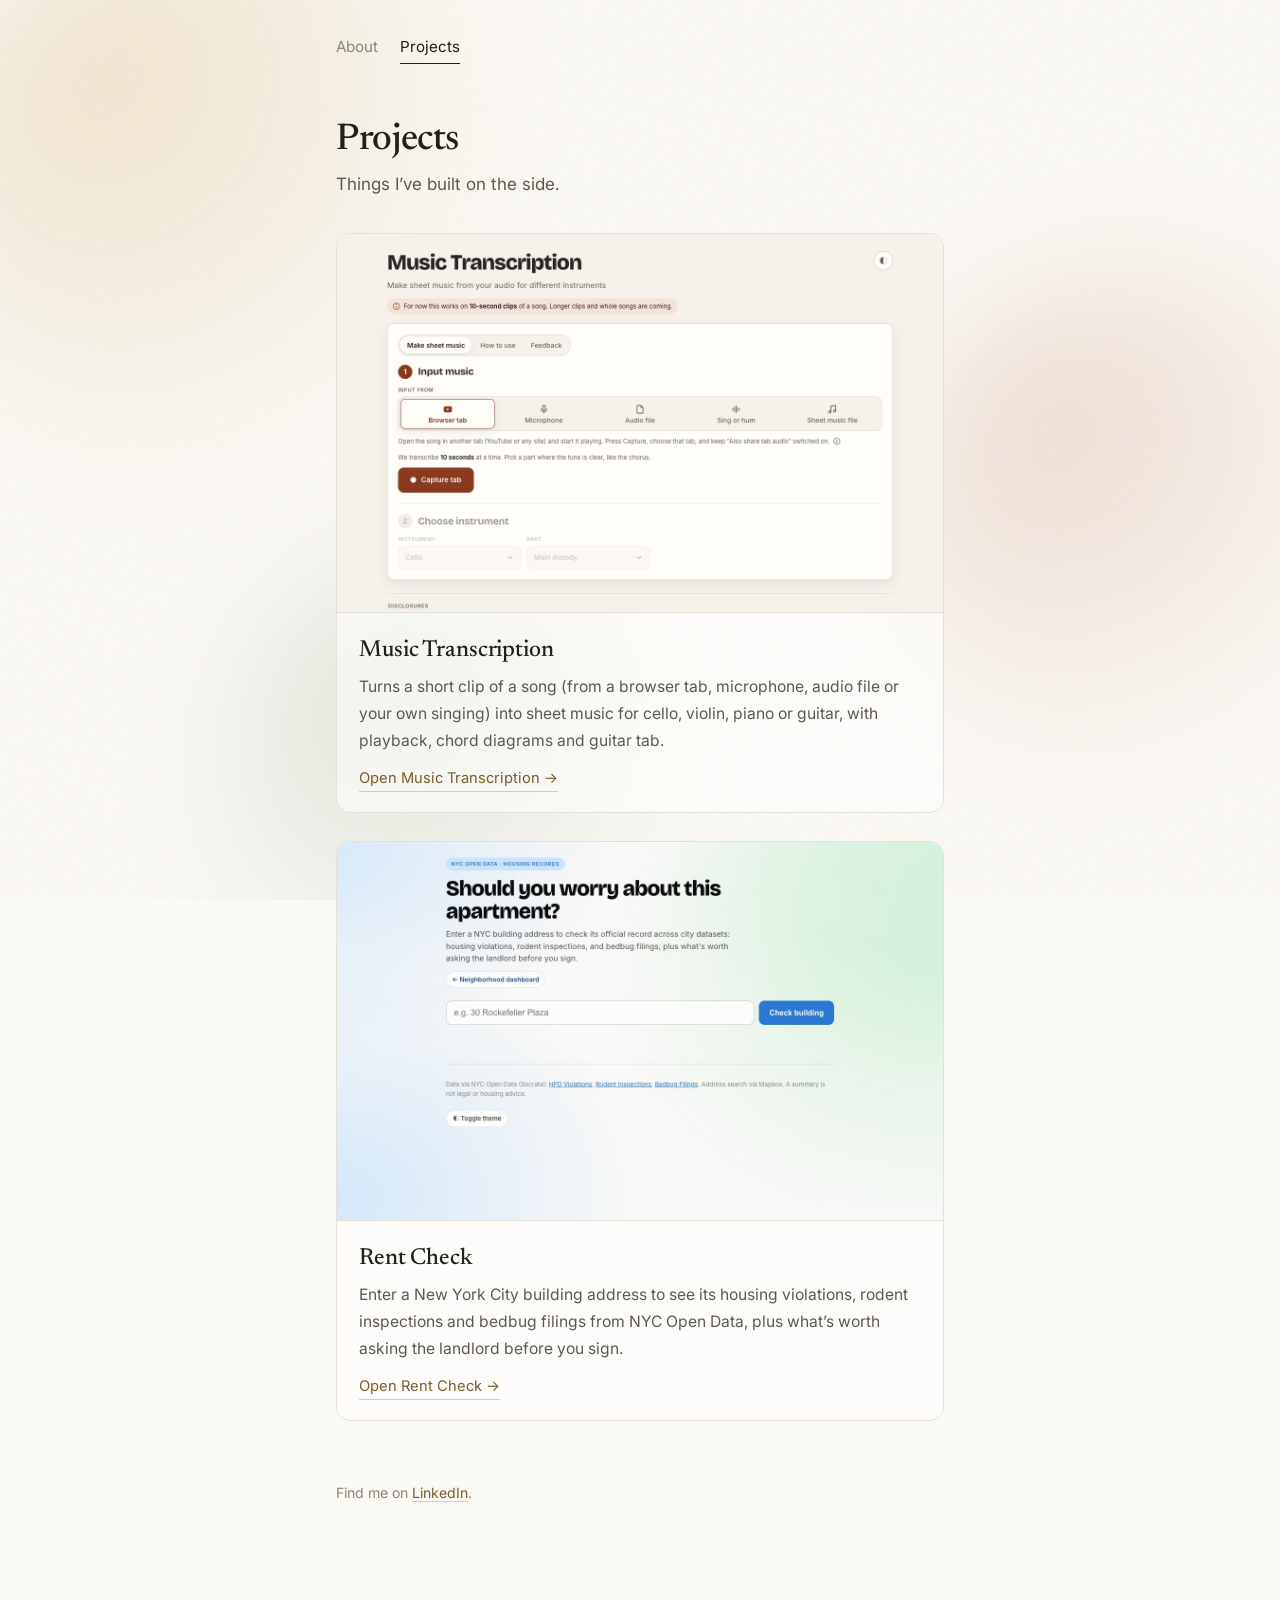
==== projects.html @ 6ca5de84 "About/Projects tabs, project cards with screenshots, new headshot Co-Authored-By: Claude Opus 5.5 <n" ====
<!DOCTYPE html>
<html lang="en">
<head>
<meta charset="UTF-8" />
<meta name="viewport" content="width=device-width, initial-scale=1.0" />
<title>Projects · Ramya Rao</title>
<meta name="description" content="Projects by Ramya Rao: Music Transcription and Rent Check." />
<link rel="preconnect" href="https://fonts.googleapis.com" />
<link rel="preconnect" href="https://fonts.gstatic.com" crossorigin />
<link href="https://fonts.googleapis.com/css2?family=Newsreader:ital,opsz,wght@0,6..72,400;0,6..72,500;1,6..72,400&family=Inter:wght@400;500&display=swap" rel="stylesheet" />
<link rel="stylesheet" href="site.css" />
</head>
<body>

<div class="bg" aria-hidden="true">
  <div class="orb o1"></div>
  <div class="orb o2"></div>
  <div class="orb o3"></div>
</div>

<div class="page">

  <nav class="site-nav" aria-label="Site">
    <a href="./">About</a>
    <a href="projects.html" aria-current="page">Projects</a>
  </nav>

  <h1 class="page-title">Projects</h1>
  <p class="page-intro">Things I&rsquo;ve built on the side.</p>

  <div class="projects">
    <a class="project-card" href="https://music-transcription-phi.vercel.app">
      <img src="projects/mt.jpg" alt="Music Transcription: choose where the music comes from, capture ten seconds, and pick an instrument" loading="lazy" />
      <div class="body">
        <h3>Music Transcription</h3>
        <p>Turns a short clip of a song (from a browser tab, microphone, audio file or your own singing) into sheet music for cello, violin, piano or guitar, with playback, chord diagrams and guitar tab.</p>
        <span class="open">Open Music Transcription &rarr;</span>
      </div>
    </a>

    <a class="project-card" href="https://nyc-311-push-9aum.vercel.app/building.html">
      <img src="projects/rc.jpg" alt="Rent Check: enter a New York City building address to check its record" loading="lazy" />
      <div class="body">
        <h3>Rent Check</h3>
        <p>Enter a New York City building address to see its housing violations, rodent inspections and bedbug filings from NYC Open Data, plus what&rsquo;s worth asking the landlord before you sign.</p>
        <span class="open">Open Rent Check &rarr;</span>
      </div>
    </a>
  </div>

  <footer>
    Find me on <a href="https://www.linkedin.com/in/ramya-rao-50b965108">LinkedIn</a>.
  </footer>

</div>
</body>
</html>
---- site.css ----
:root {
    --paper: #fbf9f4;
    --ink: #21201c;
    --soft: #5c594f;
    --faint: #8a8678;
    --rule: #e4e0d6;
    --link: #7a5c2e;
  }
  * { box-sizing: border-box; }
  html { -webkit-text-size-adjust: 100%; }
  body {
    margin: 0;
    background: var(--paper);
    color: var(--ink);
    font-family: 'Inter', -apple-system, BlinkMacSystemFont, sans-serif;
    font-size: 17px;
    line-height: 1.7;
  }
  .page { max-width: 660px; margin: 0 auto; padding: 0 26px 110px; position: relative; z-index: 1; }

  /* Ambient background: slow-drifting gradient orbs in the warm palette */
  .bg { position: fixed; inset: 0; z-index: 0; overflow: hidden; pointer-events: none; }
  .bg .orb {
    position: absolute; border-radius: 50%;
    filter: blur(60px); opacity: 0.55;
    mix-blend-mode: multiply;
    will-change: transform;
  }
  .bg .o1 {
    width: 46vw; height: 46vw; top: -8vw; left: -6vw;
    background: radial-gradient(circle at 30% 30%, rgba(213,176,110,0.55), rgba(213,176,110,0) 70%);
    animation: drift1 26s ease-in-out infinite alternate;
  }
  .bg .o2 {
    width: 40vw; height: 40vw; top: 30vh; right: -10vw;
    background: radial-gradient(circle at 30% 30%, rgba(199,131,104,0.45), rgba(199,131,104,0) 70%);
    animation: drift2 32s ease-in-out infinite alternate;
  }
  .bg .o3 {
    width: 38vw; height: 38vw; bottom: -10vw; left: 18vw;
    background: radial-gradient(circle at 30% 30%, rgba(140,158,132,0.40), rgba(140,158,132,0) 70%);
    animation: drift3 38s ease-in-out infinite alternate;
  }
  /* fine grain to keep the gradients from looking flat/banded */
  .bg::after {
    content: ''; position: absolute; inset: 0; opacity: 0.04;
    background-image: url("data:image/svg+xml,%3Csvg xmlns='http://www.w3.org/2000/svg' width='160' height='160'%3E%3Cfilter id='n'%3E%3CfeTurbulence type='fractalNoise' baseFrequency='0.9' numOctaves='2'/%3E%3C/filter%3E%3Crect width='100%25' height='100%25' filter='url(%23n)'/%3E%3C/svg%3E");
  }
  @keyframes drift1 {
    0%   { transform: translate(0,0) scale(1); }
    100% { transform: translate(8vw, 6vh) scale(1.15); }
  }
  @keyframes drift2 {
    0%   { transform: translate(0,0) scale(1.1); }
    100% { transform: translate(-7vw, -5vh) scale(0.95); }
  }
  @keyframes drift3 {
    0%   { transform: translate(0,0) scale(0.95); }
    100% { transform: translate(5vw, -7vh) scale(1.2); }
  }
  @media (prefers-reduced-motion: reduce) {
    .bg .orb { animation: none; }
  }

  /* Masthead */
  header { padding: 78px 0 12px; display: flex; align-items: center; gap: 26px; }
  .portrait {
    width: 96px; height: 96px; border-radius: 50%;
    object-fit: cover; flex-shrink: 0;
    border: 1px solid var(--rule);
  }
  .name {
    font-family: 'Newsreader', Georgia, serif;
    font-weight: 500;
    font-size: 2.5rem;
    letter-spacing: -0.01em;
    line-height: 1.1;
    margin: 0 0 6px;
  }
  .tagline { color: var(--soft); font-size: 1.02rem; }
  .tagline a { color: inherit; }
  .meta { margin-top: 14px; color: var(--faint); font-size: 0.92rem; }
  .meta a { color: var(--link); text-decoration: none; border-bottom: 1px solid #d9cbb0; }
  .meta a:hover { border-color: var(--link); }
  .dot { margin: 0 8px; color: #cfcabb; }

  /* Body copy */
  .lead { margin: 30px 0 0; }
  .lead p { margin: 0 0 16px; color: var(--ink); }
  .lead p:last-child { margin-bottom: 0; }
  em { font-family: 'Newsreader', serif; font-style: italic; }

  h2 {
    font-family: 'Newsreader', serif;
    font-weight: 500;
    font-size: 1.05rem;
    letter-spacing: 0.02em;
    text-transform: uppercase;
    color: var(--faint);
    margin: 56px 0 4px;
    padding-bottom: 10px;
    border-bottom: 1px solid var(--rule);
  }

  /* Experience list */
  .job { padding: 20px 0; border-bottom: 1px solid var(--rule); }
  .job:last-child { border-bottom: none; }
  .job .top { display: flex; justify-content: space-between; align-items: baseline; gap: 18px; flex-wrap: wrap; }
  .role { font-weight: 500; font-size: 1.05rem; }
  .at { color: var(--soft); }
  .when { color: var(--faint); font-size: 0.88rem; white-space: nowrap; font-variant-numeric: tabular-nums; }
  .note { color: var(--soft); font-size: 0.96rem; margin-top: 4px; }
  .stints { margin: 12px 0 0; padding: 0; list-style: none; }
  .stints li { display: flex; justify-content: space-between; gap: 16px; padding: 5px 0; color: var(--soft); font-size: 0.95rem; flex-wrap: wrap; }
  .stints .s-when { color: var(--faint); font-size: 0.85rem; white-space: nowrap; font-variant-numeric: tabular-nums; }

  /* Education */
  .edu { padding: 16px 0; border-bottom: 1px solid var(--rule); }
  .edu:last-child { border-bottom: none; }
  .school { font-weight: 500; }
  .degree { color: var(--soft); font-size: 0.96rem; }
  .edu .when { display: inline; }
  .laude { font-family: 'Newsreader', serif; font-style: italic; color: var(--link); }

  footer { margin-top: 60px; color: var(--faint); font-size: 0.88rem; }
  footer a { color: var(--link); text-decoration: none; border-bottom: 1px solid #d9cbb0; }
  footer a:hover { border-color: var(--link); }

  @media (max-width: 480px) {
    .name { font-size: 2.1rem; }
    body { font-size: 16px; }
  }

  /* Top navigation: About / Projects */
  .site-nav { display: flex; gap: 22px; padding-top: 34px; font-size: 0.95rem; }
  .site-nav a { color: var(--faint); text-decoration: none; padding-bottom: 3px; border-bottom: 1px solid transparent; }
  .site-nav a:hover { color: var(--ink); }
  .site-nav a[aria-current='page'] { color: var(--ink); border-bottom-color: var(--ink); }
  .site-nav + header { padding-top: 44px; }

  /* Projects page */
  .page-title { font-family: 'Newsreader', Georgia, serif; font-weight: 500; font-size: 2.3rem; letter-spacing: -0.01em; line-height: 1.15; margin: 56px 0 8px; }
  .page-intro { color: var(--soft); margin: 0 0 34px; }
  .projects { display: grid; gap: 28px; }
  .project-card {
    display: block; color: inherit; text-decoration: none;
    background: rgba(255, 255, 255, 0.55); border: 1px solid var(--rule); border-radius: 14px; overflow: hidden;
    transition: border-color 0.2s, box-shadow 0.2s, transform 0.2s;
  }
  .project-card:hover { border-color: #d9cbb0; box-shadow: 0 10px 30px rgba(33, 32, 28, 0.08); transform: translateY(-2px); }
  .project-card img { display: block; width: 100%; aspect-ratio: 16 / 10; object-fit: cover; object-position: top; border-bottom: 1px solid var(--rule); }
  .project-card .body { padding: 18px 22px 20px; }
  .project-card h3 { margin: 0 0 4px; font-family: 'Newsreader', Georgia, serif; font-weight: 500; font-size: 1.45rem; letter-spacing: -0.005em; }
  .project-card p { margin: 0; color: var(--soft); font-size: 0.98rem; }
  .project-card .open { display: inline-block; margin-top: 12px; color: var(--link); font-size: 0.92rem; border-bottom: 1px solid #d9cbb0; }
  .project-card:hover .open { border-color: var(--link); }
  @media (prefers-reduced-motion: reduce) { .project-card, .project-card:hover { transition: none; transform: none; } }
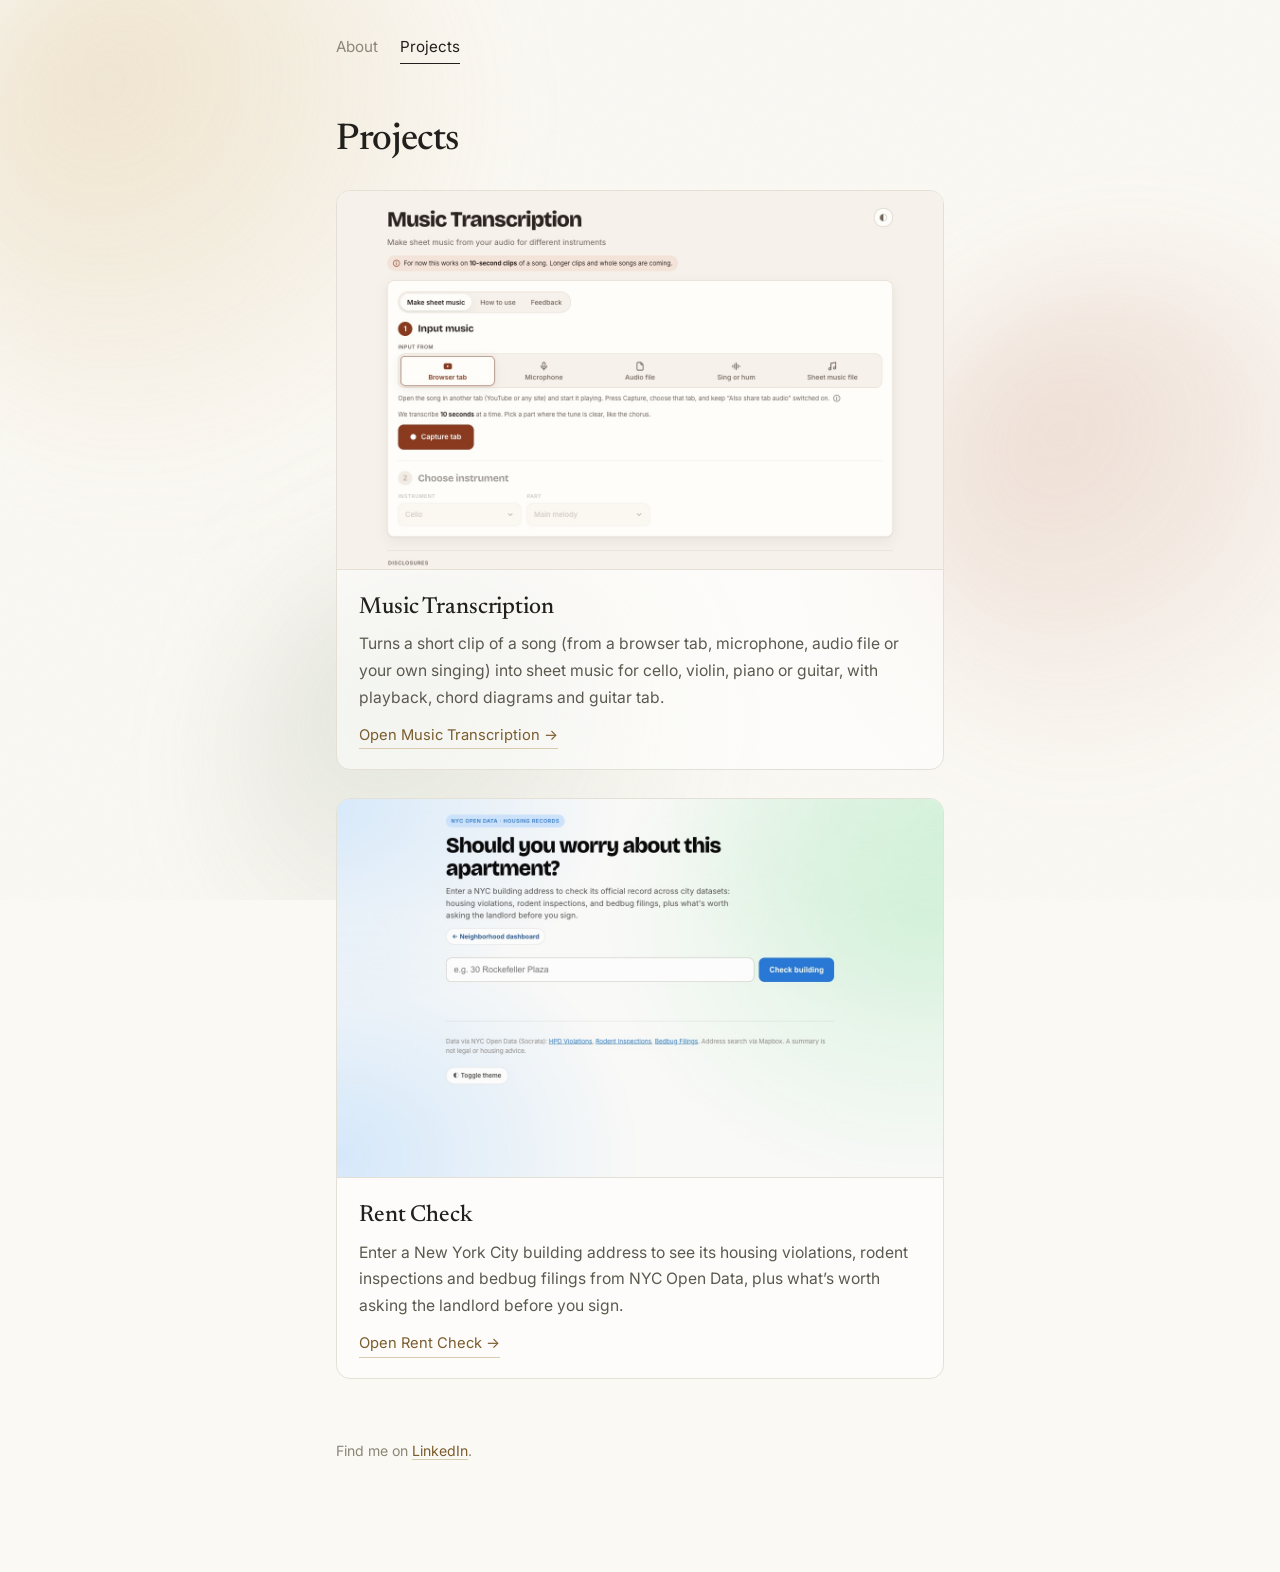
==== commit 3bf1916b: "Remove Projects intro line Co-Authored-By: Claude Opus 5.5 <noreply@anthropic.com>" ====
--- a/projects.html
+++ b/projects.html
@@ -26,7 +26,6 @@
   </nav>
 
   <h1 class="page-title">Projects</h1>
-  <p class="page-intro">Things I&rsquo;ve built on the side.</p>
 
   <div class="projects">
     <a class="project-card" href="https://music-transcription-phi.vercel.app">
--- a/site.css
+++ b/site.css
@@ -139,7 +139,7 @@
   .site-nav + header { padding-top: 44px; }
 
   /* Projects page */
-  .page-title { font-family: 'Newsreader', Georgia, serif; font-weight: 500; font-size: 2.3rem; letter-spacing: -0.01em; line-height: 1.15; margin: 56px 0 8px; }
+  .page-title { font-family: 'Newsreader', Georgia, serif; font-weight: 500; font-size: 2.3rem; letter-spacing: -0.01em; line-height: 1.15; margin: 56px 0 28px; }
   .page-intro { color: var(--soft); margin: 0 0 34px; }
   .projects { display: grid; gap: 28px; }
   .project-card {
